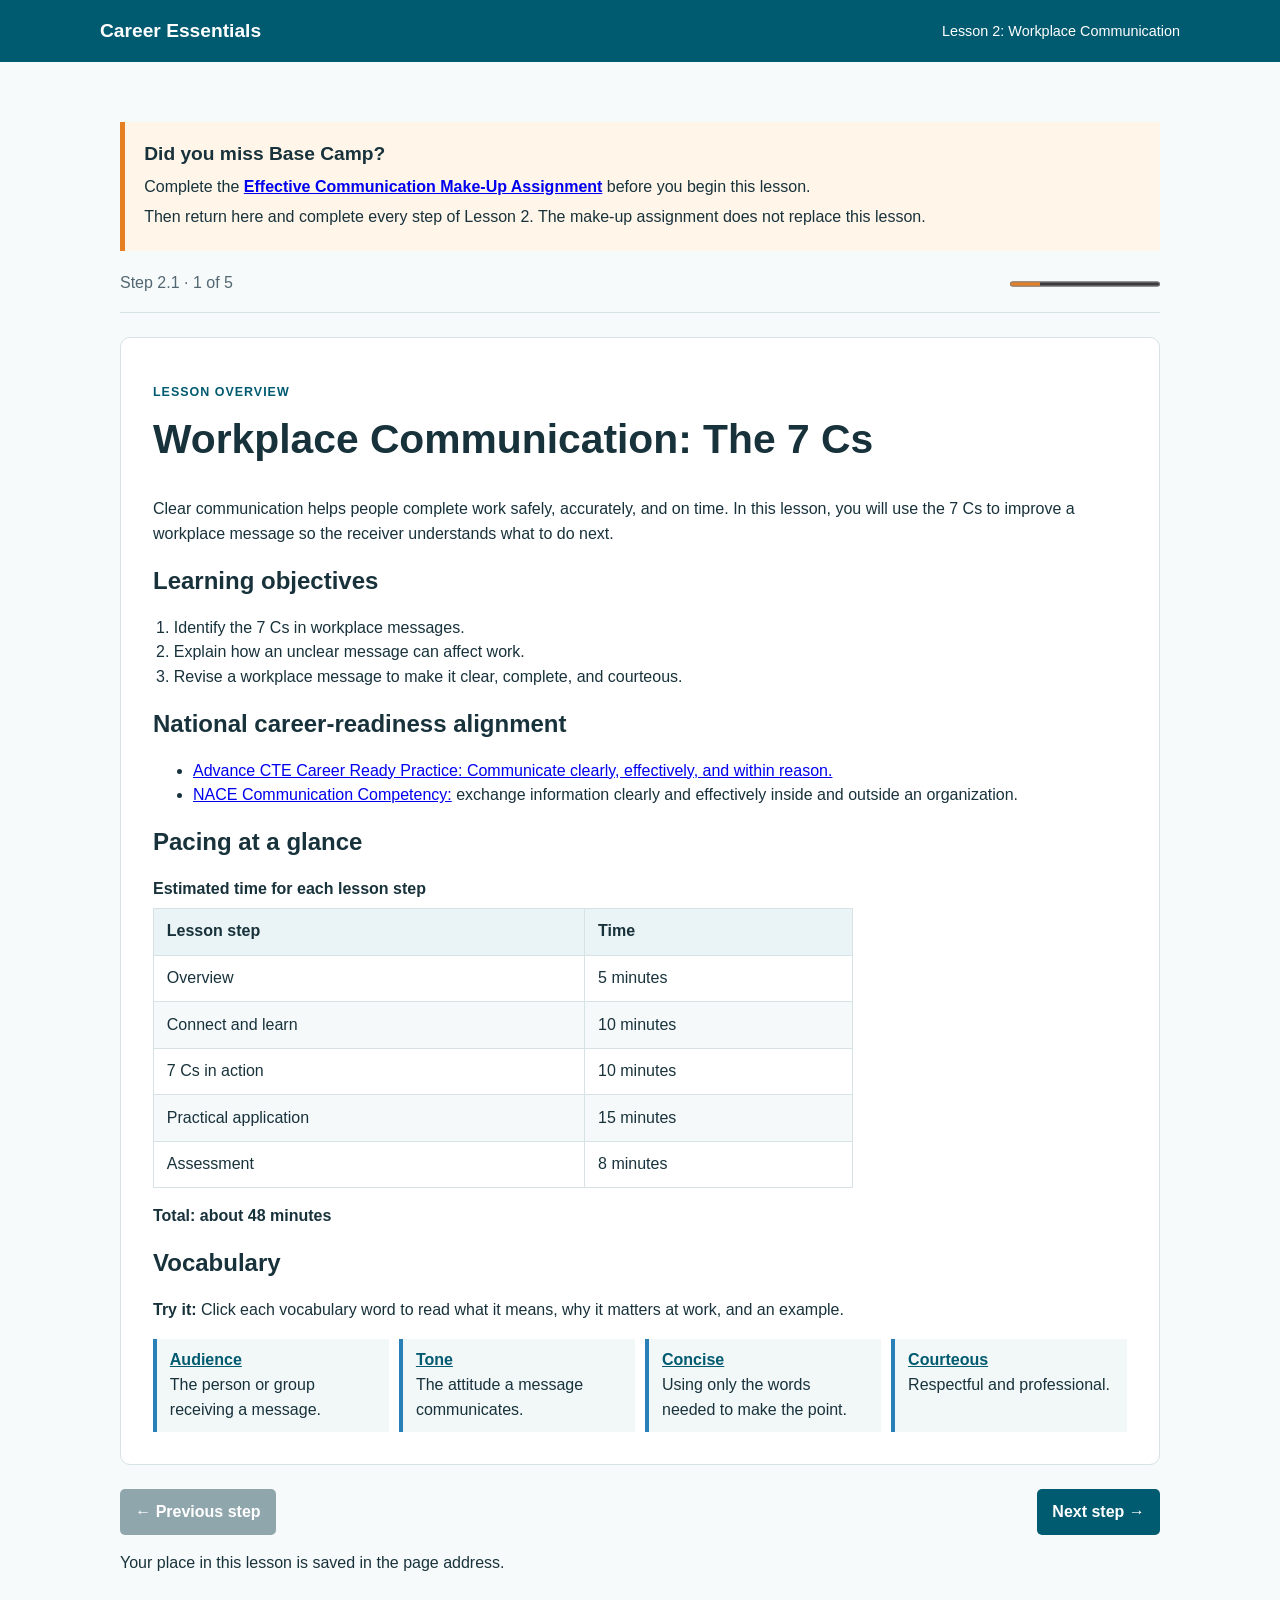
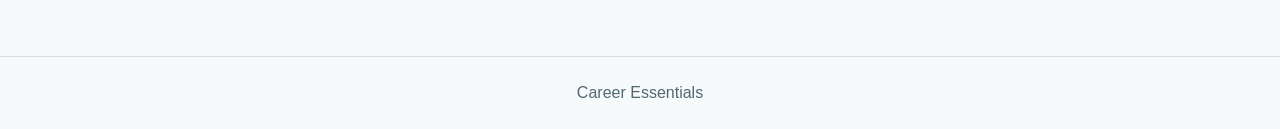
==== lessons/lesson-2.html @ f6232067 "Add Career Essentials lessons, assessments, and October 18 updates" ====
<!doctype html>
<html lang="en">
<head>
  <meta charset="utf-8">
  <meta name="viewport" content="width=device-width, initial-scale=1">
  <title>Lesson 2: Workplace Communication | Career Essentials</title>
  <link rel="stylesheet" href="../assets/styles.css">
  <style>.definition-link{display:inline;padding:0;border:0;background:transparent;color:var(--teal);font:inherit;font-weight:700;text-decoration:underline;cursor:pointer}</style>
</head>
<body>
  <a class="skip-link" href="#main">Skip to lesson</a>
  <header class="site-header"><a class="brand" href="../index.html">Career Essentials</a><p>Lesson 2: Workplace Communication</p></header>
  <main id="main" class="lesson-shell">
    <aside id="makeup-notice" class="makeup-notice">
      <h2>Did you miss Base Camp?</h2>
      <p>Complete the <a class="open-link" href="https://forms.gle/WY7KYPsiuiDaqauaA" target="_blank" rel="noopener">Effective Communication Make-Up Assignment</a> before you begin this lesson.</p>
      <p>Then return here and complete every step of Lesson 2. The make-up assignment does not replace this lesson.</p>
    </aside>
    <div class="progress-row"><p id="step-status" aria-live="polite">Step 2.1 · 1 of 5</p><progress aria-label="Lesson progress" value="1" max="5"></progress></div>

    <section class="step" aria-labelledby="overview-title">
      <div class="panel">
        <p class="step-label">LESSON OVERVIEW</p>
        <h1 id="overview-title">Workplace Communication: The 7 Cs</h1>
        <p>Clear communication helps people complete work safely, accurately, and on time. In this lesson, you will use the 7 Cs to improve a workplace message so the receiver understands what to do next.</p>
        <h2>Learning objectives</h2>
        <ol class="target-list">
          <li>Identify the 7 Cs in workplace messages.</li>
          <li>Explain how an unclear message can affect work.</li>
          <li>Revise a workplace message to make it clear, complete, and courteous.</li>
        </ol>
        <h2>National career-readiness alignment</h2>
        <ul>
          <li><a href="https://careertech.org/resource/career-ready-practices/" target="_blank" rel="noopener">Advance CTE Career Ready Practice: Communicate clearly, effectively, and within reason.</a></li>
          <li><a href="https://www.naceweb.org/career-readiness/competencies/career-readiness-defined" target="_blank" rel="noopener">NACE Communication Competency:</a> exchange information clearly and effectively inside and outside an organization.</li>
        </ul>
        <h2>Pacing at a glance</h2>
        <table class="pacing-table">
          <caption>Estimated time for each lesson step</caption>
          <thead><tr><th scope="col">Lesson step</th><th scope="col">Time</th></tr></thead>
          <tbody>
            <tr><td>Overview</td><td>5 minutes</td></tr>
            <tr><td>Connect and learn</td><td>10 minutes</td></tr>
            <tr><td>7 Cs in action</td><td>10 minutes</td></tr>
            <tr><td>Practical application</td><td>15 minutes</td></tr>
            <tr><td>Assessment</td><td>8 minutes</td></tr>
          </tbody>
        </table>
        <p><strong>Total: about 48 minutes</strong></p>
        <h2>Vocabulary</h2>
        <p><strong>Try it:</strong> Click each vocabulary word to read what it means, why it matters at work, and an example.</p>
        <div class="vocab">
          <div class="term"><button type="button" class="term-button" data-definition="audience" aria-haspopup="dialog">Audience</button><span>The person or group receiving a message.</span></div>
          <div class="term"><button type="button" class="term-button" data-definition="tone" aria-haspopup="dialog">Tone</button><span>The attitude a message communicates.</span></div>
          <div class="term"><button type="button" class="term-button" data-definition="concise" aria-haspopup="dialog">Concise</button><span>Using only the words needed to make the point.</span></div>
          <div class="term"><button type="button" class="term-button" data-definition="courteous" aria-haspopup="dialog">Courteous</button><span>Respectful and professional.</span></div>
        </div>
      </div>
    </section>

    <section class="step" aria-labelledby="connect-title">
      <div class="panel">
        <p class="step-label">STEP 2.2 · LEARN AND CHECK</p>
        <h1 id="connect-title">Connect</h1>
        <p><strong>Estimated time: 10 minutes</strong></p>
        <p><strong>Your next move:</strong> Think about a time you received instructions that were confusing or incomplete. What information did you need before you could begin? Think privately; you do not need to write a response.</p>
        <h2>Watch: The 7 Cs of Communication</h2>
        <p>As you watch, listen for the seven words that can help you check a message before you send it.</p>
        <div class="video-wrap"><iframe src="https://www.youtube-nocookie.com/embed/sYBw9-8eCuM" title="The 7 Cs of Communication by Mind Tools" allowfullscreen></iframe></div>
        <p><a class="open-link" href="https://www.youtube.com/watch?v=sYBw9-8eCuM" target="_blank" rel="noopener">Open the video in a new tab</a></p>
        <details>
          <summary><strong>Video transcript-based text alternative: The 7 Cs of Communication</strong></summary>
          <p>This reading version gives the instructional ideas from the video. Use it if you cannot access the video or prefer to read. For the provider's full video transcript, open the video in a new tab, select <strong>More</strong>, then choose <strong>Show transcript</strong>.</p>
          <p>The video presents seven checks for a workplace message. A message should be <button type="button" class="definition-link" data-definition="clear" aria-haspopup="dialog">clear</button>: the receiver should understand the main point. It should be <button type="button" class="definition-link" data-definition="concise" aria-haspopup="dialog">concise</button>: include only the information needed. It should be <button type="button" class="definition-link" data-definition="concrete" aria-haspopup="dialog">concrete</button>: use specific facts, actions, times, and places. It should be <button type="button" class="definition-link" data-definition="correct" aria-haspopup="dialog">correct</button>: check details, names, spelling, and directions. It should be <button type="button" class="definition-link" data-definition="coherent" aria-haspopup="dialog">coherent</button>: put information in a logical order. It should be <button type="button" class="definition-link" data-definition="complete" aria-haspopup="dialog">complete</button>: provide what the receiver needs to act. It should be <button type="button" class="definition-link" data-definition="courteous" aria-haspopup="dialog">courteous</button>: use a respectful, professional tone.</p>
          <p>Before sending a message, consider the <button type="button" class="definition-link" data-definition="audience" aria-haspopup="dialog">audience</button>, the task, the details needed, and the next step. A strong message helps the receiver act without guessing.</p>
        </details>
        <h2>Learn</h2>
        <p>Workplace messages should help another person understand the task and act. Before sending a message, consider your <button type="button" class="definition-link" data-definition="audience" aria-haspopup="dialog">audience</button>, purpose, needed details, and <button type="button" class="definition-link" data-definition="tone" aria-haspopup="dialog">tone</button>. When a message is unclear, a worker may lose time, make an error, or need to stop and ask for help.</p>
        <h2>Check for Understanding</h2>
        <div class="check" data-check><fieldset><legend>A supervisor says, “Handle that customer thing soon.” What makes this direction unclear?</legend><label><input type="radio" name="q1" data-correct="true" data-feedback="The message does not identify the customer issue that needs attention."> It omits the exact customer issue.</label><label><input type="radio" name="q1"> It uses a workplace role term.</label><label><input type="radio" name="q1"> It includes a word about timing.</label><label><input type="radio" name="q1"> It repeats the customer request.</label><button type="button">Check my answer</button><p class="feedback" aria-live="polite"></p></fieldset></div>
        <div class="check" data-check><fieldset><legend>Why is communication a two-way process?</legend><label><input type="radio" name="q2"> Both people confirm understanding.</label><label><input type="radio" name="q2"> Both people avoid asking questions.</label><label><input type="radio" name="q2" data-correct="true" data-feedback="Strong communicators check that the receiver understands the message."> Both people clarify the next step.</label><label><input type="radio" name="q2"> Both people use the same words.</label><button type="button">Check my answer</button><p class="feedback" aria-live="polite"></p></fieldset></div>
        <div class="check" data-check><fieldset><legend>You need an inventory of gloves. Which message is <a href="#definition-dialog" class="definition-link" data-definition="clear">clear</a> and <a href="#definition-dialog" class="definition-link" data-definition="complete">complete</a>?</legend><label><input type="radio" name="q3"> Count tools by 10:00 a.m.</label><label><input type="radio" name="q3" data-correct="true" data-feedback="It gives the exact task and deadline."> Count gloves by 10:00 a.m.</label><label><input type="radio" name="q3"> Count files by 10:00 a.m.</label><label><input type="radio" name="q3"> Count forms by 10:00 a.m.</label><button type="button">Check my answer</button><p class="feedback" aria-live="polite"></p></fieldset></div>
      </div>
    </section>

    <section class="step" aria-labelledby="cs-title">
      <div class="panel">
        <p class="step-label">STEP 2.3 · LEARN AND CHECK</p>
        <h1 id="cs-title">The 7 Cs in Action</h1>
        <p><strong>Estimated time: 10 minutes</strong></p>
        <p><strong>Your next move:</strong> Use the checklist below to notice what makes a message easy to understand and act on.</p>
        <p><strong>Before you compare the messages:</strong> Click any 7 Cs word to see what it means, why it matters at work, and an example.</p>
        <div class="vocab">
          <div class="term"><button type="button" class="term-button" data-definition="clear" aria-haspopup="dialog">Clear</button><span>State the main point in plain language.</span></div><div class="term"><button type="button" class="term-button" data-definition="concise" aria-haspopup="dialog">Concise</button><span>Remove extra words and unrelated details.</span></div><div class="term"><button type="button" class="term-button" data-definition="concrete" aria-haspopup="dialog">Concrete</button><span>Use specific facts, dates, times, or actions.</span></div><div class="term"><button type="button" class="term-button" data-definition="correct" aria-haspopup="dialog">Correct</button><span>Check names, facts, grammar, and directions.</span></div><div class="term"><button type="button" class="term-button" data-definition="coherent" aria-haspopup="dialog">Coherent</button><span>Put ideas in a logical order.</span></div><div class="term"><button type="button" class="term-button" data-definition="complete" aria-haspopup="dialog">Complete</button><span>Include what the receiver needs to act.</span></div><div class="term"><button type="button" class="term-button" data-definition="courteous" aria-haspopup="dialog">Courteous</button><span>Use a respectful, professional tone.</span></div>
        </div>
        <h2>See the 7 Cs in your career field</h2>
        <p>Select a career field to see a vague workplace message improve. Read the Before message first, then notice the details added in the After message.</p>
        <label for="career-field"><strong>Your career field</strong></label>
        <select id="career-field">
          <option value="">Choose a career field</option><option value="agriscience">Agriscience or veterinary care</option><option value="automotive">Automotive or diesel service</option><option value="aviation">Aviation</option><option value="computer">Computer science</option><option value="construction">Construction trades</option><option value="cosmetology">Cosmetology</option><option value="culinary">Culinary</option><option value="education">Education</option><option value="health">Health science</option><option value="hvac">HVAC</option><option value="marketing">Marketing or graphic design</option><option value="mechatronics">Mechatronics</option><option value="safety">Public safety</option><option value="jrotc">JROTC</option><option value="welding">Welding</option><option value="forensics">Forensic science</option><option value="other">Other career field</option>
        </select>
        <h2>Compare a message before and after</h2>
        <div class="compare" aria-live="polite"><div><h3>Before</h3><div id="career-before" class="message">Choose a career field to view a vague workplace message.</div></div><div><h3>After</h3><div id="career-after" class="message">Choose a career field to view an improved workplace message.</div></div></div>
        <p id="career-improvement">The improved message will name a task and add specific details, a deadline, and a respectful next step.</p>
        <h2>Check for Understanding</h2>
        <div class="check" data-check><fieldset><legend>Which revision makes a message more <a href="#definition-dialog" class="definition-link" data-definition="concrete">concrete</a>?</legend><label><input type="radio" name="q4"> Add a greeting before the task.</label><label><input type="radio" name="q4"> Add your opinion about the task.</label><label><input type="radio" name="q4"> Add a general request for help.</label><label><input type="radio" name="q4" data-correct="true" data-feedback="Specific details make the expected action easier to understand."> Add the time, place, and task.</label><button type="button">Check my answer</button><p class="feedback" aria-live="polite"></p></fieldset></div>
        <div class="check" data-check><fieldset><legend>Which ending is <a href="#definition-dialog" class="definition-link" data-definition="courteous">courteous</a> and <a href="#definition-dialog" class="definition-link" data-definition="complete">complete</a>?</legend><label><input type="radio" name="q5" data-correct="true" data-feedback="It gives a respectful direction and a usable deadline."> Please handle this before closing.</label><label><input type="radio" name="q5"> Please finish this when you can.</label><label><input type="radio" name="q5"> Please do this as soon as you can.</label><label><input type="radio" name="q5"> Please complete this later today.</label><button type="button">Check my answer</button><p class="feedback" aria-live="polite"></p></fieldset></div>
        <div class="check" data-check><fieldset><legend>Which sequence is most <a href="#definition-dialog" class="definition-link" data-definition="coherent">coherent</a> for an inventory task?</legend><label><input type="radio" name="q6"> Restock, inspect, then report to me.</label><label><input type="radio" name="q6"> Inspect, report, then restock supplies.</label><label><input type="radio" name="q6" data-correct="true" data-feedback="The steps follow a logical work sequence."> First inspect, then restock, then report.</label><label><input type="radio" name="q6"> Report, restock, then inspect supplies.</label><button type="button">Check my answer</button><p class="feedback" aria-live="polite"></p></fieldset></div>
      </div>
    </section>

    <section class="step" aria-labelledby="apply-title">
      <div class="panel">
        <p class="step-label">STEP 2.4 · PRACTICAL APPLICATION</p><h1 id="apply-title">Improve a Workplace Message</h1><p><strong>Estimated time: 15 minutes</strong></p>
        <p><strong>Your next move:</strong> Use the career field you selected in Step 2.3 to improve a vague workplace request, then compare your thinking with an exemplar.</p>
        <p><strong>Your selected career field:</strong> <span id="career-field-name">Choose a career field in Step 2.3.</span></p>
        <div id="career-scenario" class="message" aria-live="polite"><strong>Workplace task:</strong> Choose a career field to receive a workplace scenario and vague message.</div>
        <ol class="number-list"><li>Revise the <button type="button" class="definition-link" data-definition="audience" aria-haspopup="dialog">audience</button> so the message names the appropriate person or role.</li><li>Revise the <strong>task</strong> so the receiver knows exactly what to do.</li><li>Write a <button type="button" class="definition-link" data-definition="complete" aria-haspopup="dialog">complete</button> message with details, a deadline, and a next step.</li><li>Use the self-check, then compare your message with the exemplar.</li><li>Select the four 7 Cs this activity emphasizes.</li></ol>
        <label for="audience-plan"><strong>1. Name the message recipient</strong></label><textarea id="audience-plan" placeholder="Select a career field first. Then name the appropriate person or role who should receive the message."></textarea>
        <label for="task-plan"><strong>2. State the task</strong></label><textarea id="task-plan" placeholder="State the specific action the person needs to complete."></textarea>
        <label for="revision"><strong>Your revised workplace message</strong></label><textarea id="revision" placeholder="Write a clear, complete, and courteous message. Include the task, needed details, deadline, and a request for confirmation."></textarea>
        <fieldset class="check" data-message-check><legend>Self-check before opening the exemplar</legend><p>Review your message. Select every statement that is true, then check your work.</p><label><input type="checkbox"> I named the person or role receiving the message.</label><label><input type="checkbox"> I stated a specific task.</label><label><input type="checkbox"> I included a deadline or time.</label><label><input type="checkbox"> I asked for a next step or confirmation.</label><button type="button">Check my message</button><p class="feedback" aria-live="polite"></p></fieldset>
        <details>
          <summary><strong>Compare with the exemplar after you draft your message</strong></summary>
          <div id="career-exemplar" class="message"><strong>Exemplar:</strong> Select a career field to view an exemplar message.</div>
        </details>
        <fieldset class="check cs-selector" data-cs-check><legend>Which four 7 Cs does this activity emphasize?</legend><p>Choose <a href="#definition-dialog" class="definition-link" data-definition="clear">clear</a>, <a href="#definition-dialog" class="definition-link" data-definition="concrete">concrete</a> (specific), <a href="#definition-dialog" class="definition-link" data-definition="complete">complete</a>, and <a href="#definition-dialog" class="definition-link" data-definition="courteous">courteous</a> (respectful), then check your selections.</p><label><input type="checkbox" value="clear" data-correct="true"> Clear</label><label><input type="checkbox" value="concise"> Concise</label><label><input type="checkbox" value="concrete" data-correct="true"> Concrete</label><label><input type="checkbox" value="correct"> Correct</label><label><input type="checkbox" value="coherent"> Coherent</label><label><input type="checkbox" value="complete" data-correct="true"> Complete</label><label><input type="checkbox" value="courteous" data-correct="true"> Courteous</label><button type="button">Check my selections</button><p class="feedback" aria-live="polite"></p></fieldset>
        <label for="exemplar-reflection"><strong>After comparing with the exemplar, what is one detail you would add or change in your message?</strong></label><textarea id="exemplar-reflection" placeholder="Example: I would add the deadline and ask the receiver to reply when the task is complete."></textarea>
        <aside class="rubric"><h3>Continue in the course quiz</h3><p>Use your improved audience, improved task, revised workplace message, and exemplar reflection to complete the course quiz.</p><ul><li>Did you improve the audience and task?</li><li>Does your message include details, a deadline, and a next step?</li><li>Is the tone organized and respectful?</li><li>Did you complete the self-check and the four-Cs activity?</li></ul></aside>
      </div>
    </section>

    <section class="step" aria-labelledby="assessment-title"><div class="panel"><p class="step-label">STEP 2.5 · LESSON ASSESSMENT</p><h1 id="assessment-title">Lesson 2 Assessment</h1><p><strong>Estimated time: 8 minutes</strong></p><div class="assessment"><p><strong>Your next move:</strong> Return to the course quiz and complete the Lesson 2 assessment. Use the 7 Cs checklist as you choose the best revisions for workplace messages.</p><p><strong>Final scored response:</strong> Enter your polished workplace message in the final-message question in the course quiz. Use the career field you selected in Step 2.3.</p></div><label for="final-message"><strong>Prepare your final message for scoring</strong></label><textarea id="final-message" placeholder="Write your polished final message here. Then copy it into the final-message question in the course quiz."></textarea><aside class="rubric"><h3>Final-message scoring criteria</h3><p>Your instructor will score the final message using these four criteria.</p><ul><li><button type="button" class="definition-link" data-definition="audience" aria-haspopup="dialog">Audience</button>: names an appropriate person or role.</li><li><strong>Task:</strong> states a specific action to complete.</li><li><strong>Actionable details:</strong> gives details that tell the receiver what to do, including a deadline and a next step or confirmation.</li><li><strong>Professional communication:</strong> is <button type="button" class="definition-link" data-definition="clear" aria-haspopup="dialog">clear</button>, organized, and <button type="button" class="definition-link" data-definition="courteous" aria-haspopup="dialog">courteous</button>.</li></ul><p><strong>Full credit:</strong> The message demonstrates all four criteria. Revise your message before entering it in the course quiz.</p></aside></div></section>

    <nav class="step-nav" aria-label="Lesson step navigation"><button class="next" id="previous-step" type="button">← Previous step</button><button class="next" id="next-step" type="button">Next step →</button></nav>
    <p class="muted">Your place in this lesson is saved in the page address.</p>
  </main>
  <dialog id="definition-dialog" class="definition-dialog" aria-labelledby="definition-title">
    <h2 id="definition-title"></h2>
    <p id="definition-text"></p>
    <h3>Why it matters at work</h3>
    <p id="definition-context"></p>
    <h3>Workplace example</h3>
    <p id="definition-example"></p>
    <button type="button" class="next" id="close-definition">Close definition</button>
  </dialog>
  <footer>Career Essentials</footer>
  <script src="../assets/lesson.js"></script>
</body>
</html>
---- assets/styles.css ----
:root{--ink:#18323b;--teal:#005a70;--blue:#2980b9;--orange:#e67e22;--green:#188754;--paper:#f7fafb;--line:#d7e2e5;--muted:#526771;--white:#fff;--focus:#d36800}*{box-sizing:border-box}body{margin:0;background:var(--paper);color:var(--ink);font:16px/1.55 Arial,Helvetica,sans-serif}.skip-link{position:absolute;left:-999px;top:0;background:#fff;color:#000;padding:.65rem;z-index:9}.skip-link:focus{left:.5rem;top:.5rem;outline:3px solid var(--focus)}.site-header{background:var(--teal);color:#fff;padding:1rem max(1.25rem,calc((100% - 1080px)/2));display:flex;justify-content:space-between;gap:1rem;align-items:center}.site-header p{margin:0;font-size:.9rem}.brand{color:#fff;text-decoration:none;font-weight:700;font-size:1.2rem}.landing,.lesson-shell{max-width:1080px;margin:0 auto;padding:2.5rem 1.25rem 4rem}.eyebrow,.step-label{color:var(--teal);font-weight:700;font-size:.78rem;letter-spacing:.08em}.landing h1{font-size:clamp(2rem,6vw,3.6rem);line-height:1.08;margin:.25rem 0 1rem}.lede{max-width:700px;font-size:1.15rem}.lesson-grid{display:grid;grid-template-columns:repeat(auto-fit,minmax(220px,1fr));gap:1rem;margin-top:2rem}.lesson-card{border:1px solid var(--line);border-top:5px solid #8aa2aa;background:#fff;border-radius:8px;padding:1.1rem;color:var(--ink);text-decoration:none;display:grid;gap:.2rem;min-height:150px}.lesson-card.active{border-top-color:var(--orange);box-shadow:0 4px 14px #18323b20}.lesson-card:hover{transform:translateY(-2px)}.lesson-card span,.lesson-card small{color:var(--muted)}.lesson-card strong{font-size:1.1rem}.course-nav{display:flex;gap:.4rem;flex-wrap:wrap;margin:1.1rem 0 1.75rem}.course-nav a{border:1px solid #bfd0d6;border-radius:20px;padding:.3rem .65rem;text-decoration:none;color:var(--teal);font-size:.86rem}.course-nav a[aria-current=page]{background:var(--teal);color:#fff}.progress-row{display:flex;justify-content:space-between;align-items:center;gap:1rem;border-bottom:1px solid var(--line);padding-bottom:1rem;margin-bottom:1.5rem}.progress-row p{margin:0;color:var(--muted)}progress{width:150px;height:10px;accent-color:var(--orange)}.step{display:none}.step.active{display:block}.panel{background:#fff;border:1px solid var(--line);border-radius:10px;padding:clamp(1.1rem,3vw,2rem);margin:1rem 0}.panel h1,.panel h2,.panel h3{line-height:1.2}.panel h1{font-size:clamp(1.75rem,4vw,2.55rem);margin-top:.25rem}.target-list,.number-list{padding-left:1.3rem}.pacing-table{width:100%;max-width:700px;border-collapse:collapse;margin:1rem 0}.pacing-table caption{text-align:left;font-weight:700;margin-bottom:.4rem}.pacing-table th,.pacing-table td{border:1px solid var(--line);padding:.65rem .8rem;text-align:left}.pacing-table th{background:#eaf3f5;color:var(--ink)}.pacing-table tbody tr:nth-child(even){background:#f5f9fa}.vocab{display:grid;grid-template-columns:repeat(auto-fit,minmax(180px,1fr));gap:.65rem}.term{border-left:4px solid var(--blue);padding:.6rem .8rem;background:#f2f7f8}.term span{display:block}.term-button{display:block;border:0;background:transparent;color:var(--teal);font:inherit;font-weight:700;padding:0;text-decoration:underline;cursor:pointer;text-align:left}.makeup-notice{display:none;border-left:5px solid var(--orange);background:#fff5e9;padding:1rem 1.2rem;margin:1.25rem 0}.makeup-notice.active{display:block}.makeup-notice h2{margin:.1rem 0 .35rem;font-size:1.2rem}.makeup-notice p{margin:.35rem 0}.video-wrap{position:relative;padding-top:56.25%;background:#102830;margin:1rem 0}.video-wrap iframe{position:absolute;inset:0;width:100%;height:100%;border:0}.open-link{font-weight:700}.check{border:1px solid var(--line);border-radius:8px;padding:1rem;margin:1rem 0}.check fieldset{border:0;padding:0;margin:0}.check legend{font-weight:700}.check label{display:block;padding:.3rem 0}.check button,.next,.submit-style{background:var(--teal);border:0;border-radius:5px;color:#fff;font:inherit;font-weight:700;padding:.65rem .95rem;cursor:pointer}.check button:hover,.next:hover{background:#004556}.feedback{margin:.6rem 0 0;font-weight:700}.feedback.good{color:var(--green)}.feedback.try{color:#a14300}.message{background:#eef3f4;border:1px solid #cbdade;border-radius:6px;padding:1rem;white-space:pre-line}.compare{display:grid;grid-template-columns:repeat(auto-fit,minmax(250px,1fr));gap:1rem}.compare .message:first-child{border-top:4px solid var(--orange)}.compare .message:last-child{border-top:4px solid var(--green)}select,textarea{width:100%;max-width:700px;border:1px solid #8ea8b0;border-radius:5px;padding:.7rem;font:inherit}textarea{min-height:170px}.rubric{background:#eaf3f5;border-radius:7px;padding:1rem}.assessment{background:#edf8f1;border-left:5px solid var(--green);padding:1rem}.definition-dialog{width:min(92vw,34rem);border:2px solid var(--teal);border-radius:10px;color:var(--ink);padding:1.5rem}.definition-dialog::backdrop{background:#18323b99}.definition-dialog h2{margin-top:0}.step-nav{display:flex;justify-content:space-between;gap:1rem;margin-top:1.5rem}.next[disabled]{background:#90a6ad;cursor:not-allowed}:focus-visible{outline:3px solid var(--focus);outline-offset:3px}footer{text-align:center;color:#526771;padding:1.5rem;border-top:1px solid var(--line)}@media(max-width:620px){.site-header{display:block}.site-header p{margin-top:.2rem}.progress-row{align-items:flex-start;flex-direction:column}.step-nav{flex-direction:column}.next{width:100%}}
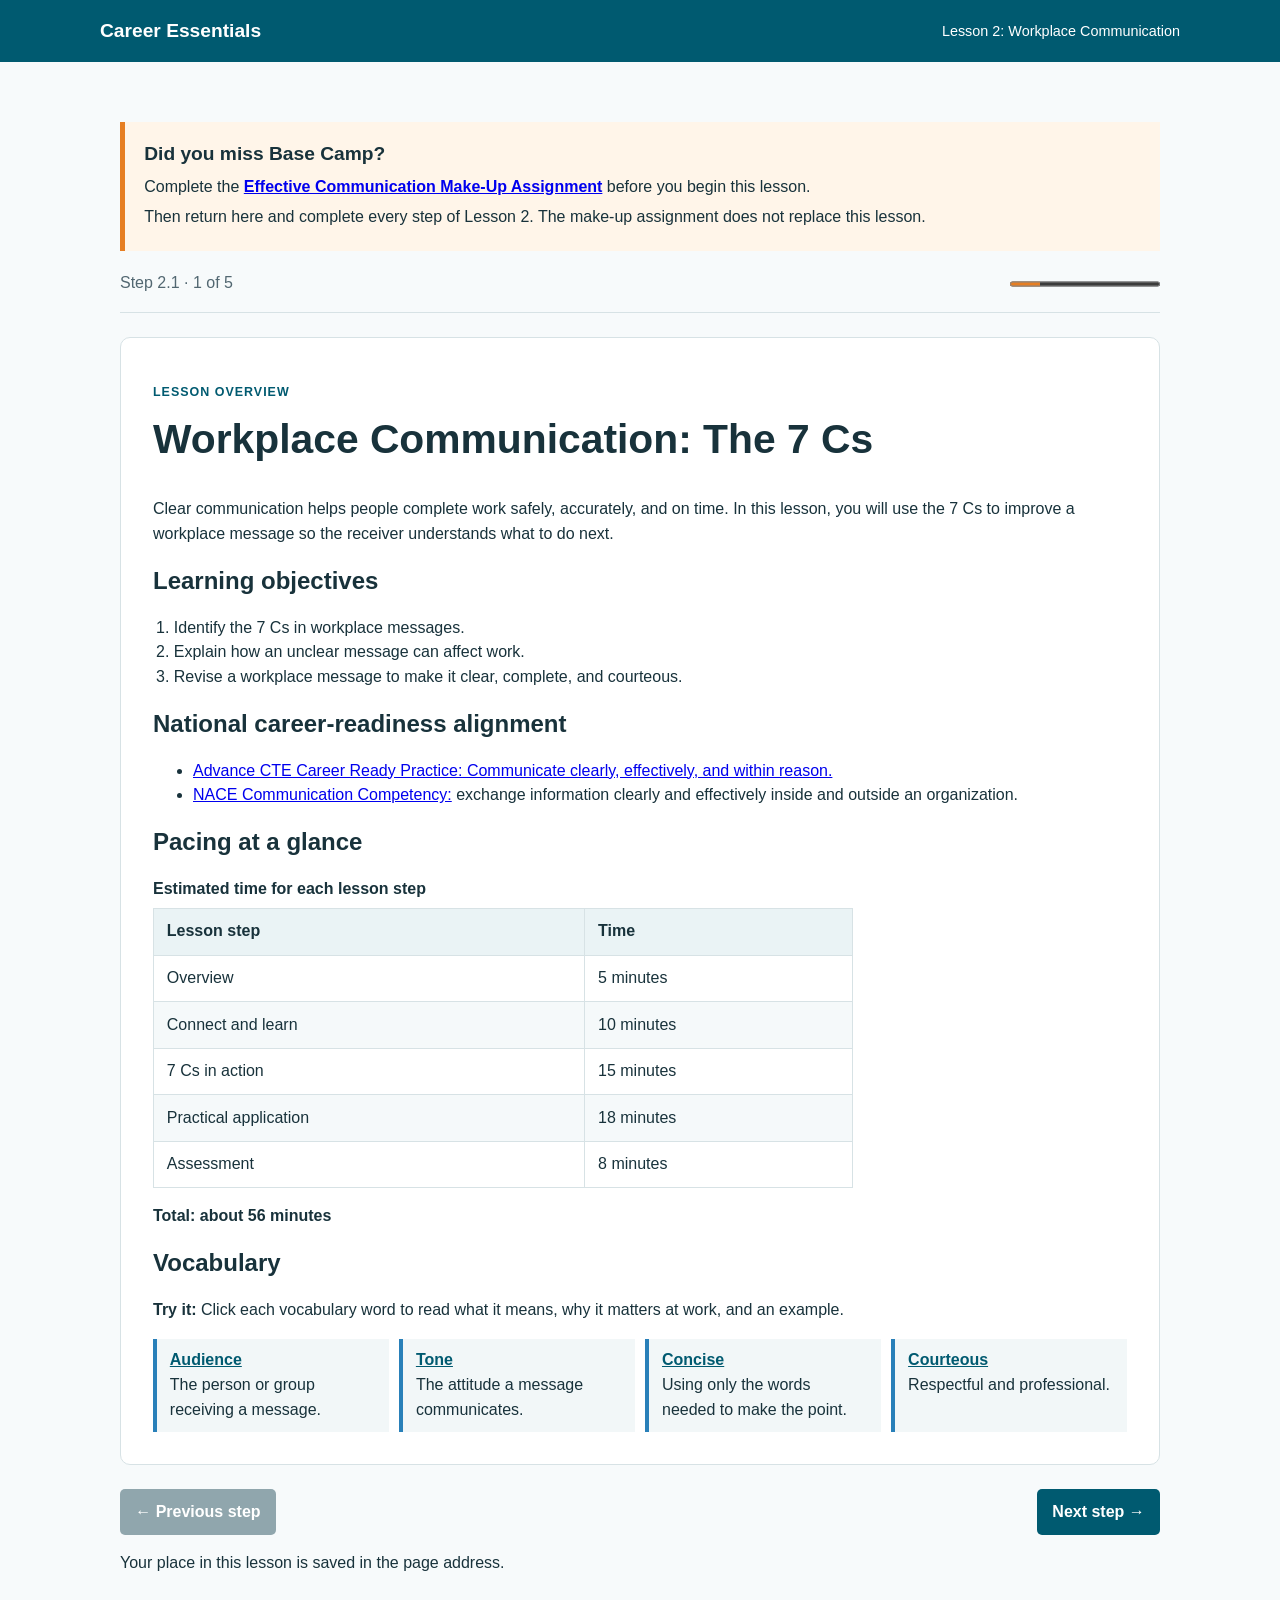
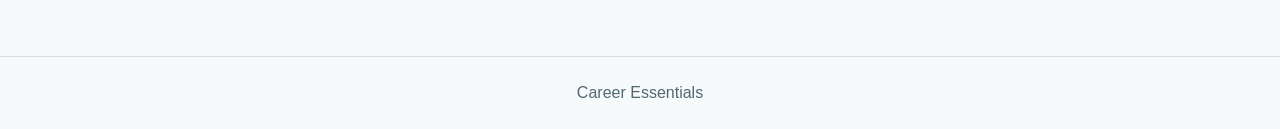
==== commit a2ef1bff: "Improve Lesson 2 communication practice and Lesson 3 SMART goal scaffolding" ====
--- a/lessons/lesson-2.html
+++ b/lessons/lesson-2.html
@@ -1,150 +1,177 @@
-<!doctype html>
-<html lang="en">
-<head>
-  <meta charset="utf-8">
-  <meta name="viewport" content="width=device-width, initial-scale=1">
-  <title>Lesson 2: Workplace Communication | Career Essentials</title>
-  <link rel="stylesheet" href="../assets/styles.css">
-  <style>.definition-link{display:inline;padding:0;border:0;background:transparent;color:var(--teal);font:inherit;font-weight:700;text-decoration:underline;cursor:pointer}</style>
-</head>
-<body>
-  <a class="skip-link" href="#main">Skip to lesson</a>
-  <header class="site-header"><a class="brand" href="../index.html">Career Essentials</a><p>Lesson 2: Workplace Communication</p></header>
-  <main id="main" class="lesson-shell">
-    <aside id="makeup-notice" class="makeup-notice">
-      <h2>Did you miss Base Camp?</h2>
-      <p>Complete the <a class="open-link" href="https://forms.gle/WY7KYPsiuiDaqauaA" target="_blank" rel="noopener">Effective Communication Make-Up Assignment</a> before you begin this lesson.</p>
-      <p>Then return here and complete every step of Lesson 2. The make-up assignment does not replace this lesson.</p>
-    </aside>
-    <div class="progress-row"><p id="step-status" aria-live="polite">Step 2.1 · 1 of 5</p><progress aria-label="Lesson progress" value="1" max="5"></progress></div>
-
-    <section class="step" aria-labelledby="overview-title">
-      <div class="panel">
-        <p class="step-label">LESSON OVERVIEW</p>
-        <h1 id="overview-title">Workplace Communication: The 7 Cs</h1>
-        <p>Clear communication helps people complete work safely, accurately, and on time. In this lesson, you will use the 7 Cs to improve a workplace message so the receiver understands what to do next.</p>
-        <h2>Learning objectives</h2>
-        <ol class="target-list">
-          <li>Identify the 7 Cs in workplace messages.</li>
-          <li>Explain how an unclear message can affect work.</li>
-          <li>Revise a workplace message to make it clear, complete, and courteous.</li>
-        </ol>
-        <h2>National career-readiness alignment</h2>
-        <ul>
-          <li><a href="https://careertech.org/resource/career-ready-practices/" target="_blank" rel="noopener">Advance CTE Career Ready Practice: Communicate clearly, effectively, and within reason.</a></li>
-          <li><a href="https://www.naceweb.org/career-readiness/competencies/career-readiness-defined" target="_blank" rel="noopener">NACE Communication Competency:</a> exchange information clearly and effectively inside and outside an organization.</li>
-        </ul>
-        <h2>Pacing at a glance</h2>
-        <table class="pacing-table">
-          <caption>Estimated time for each lesson step</caption>
-          <thead><tr><th scope="col">Lesson step</th><th scope="col">Time</th></tr></thead>
-          <tbody>
-            <tr><td>Overview</td><td>5 minutes</td></tr>
-            <tr><td>Connect and learn</td><td>10 minutes</td></tr>
-            <tr><td>7 Cs in action</td><td>10 minutes</td></tr>
-            <tr><td>Practical application</td><td>15 minutes</td></tr>
-            <tr><td>Assessment</td><td>8 minutes</td></tr>
-          </tbody>
-        </table>
-        <p><strong>Total: about 48 minutes</strong></p>
-        <h2>Vocabulary</h2>
-        <p><strong>Try it:</strong> Click each vocabulary word to read what it means, why it matters at work, and an example.</p>
-        <div class="vocab">
-          <div class="term"><button type="button" class="term-button" data-definition="audience" aria-haspopup="dialog">Audience</button><span>The person or group receiving a message.</span></div>
-          <div class="term"><button type="button" class="term-button" data-definition="tone" aria-haspopup="dialog">Tone</button><span>The attitude a message communicates.</span></div>
-          <div class="term"><button type="button" class="term-button" data-definition="concise" aria-haspopup="dialog">Concise</button><span>Using only the words needed to make the point.</span></div>
-          <div class="term"><button type="button" class="term-button" data-definition="courteous" aria-haspopup="dialog">Courteous</button><span>Respectful and professional.</span></div>
-        </div>
-      </div>
-    </section>
-
-    <section class="step" aria-labelledby="connect-title">
-      <div class="panel">
-        <p class="step-label">STEP 2.2 · LEARN AND CHECK</p>
-        <h1 id="connect-title">Connect</h1>
-        <p><strong>Estimated time: 10 minutes</strong></p>
-        <p><strong>Your next move:</strong> Think about a time you received instructions that were confusing or incomplete. What information did you need before you could begin? Think privately; you do not need to write a response.</p>
-        <h2>Watch: The 7 Cs of Communication</h2>
-        <p>As you watch, listen for the seven words that can help you check a message before you send it.</p>
-        <div class="video-wrap"><iframe src="https://www.youtube-nocookie.com/embed/sYBw9-8eCuM" title="The 7 Cs of Communication by Mind Tools" allowfullscreen></iframe></div>
-        <p><a class="open-link" href="https://www.youtube.com/watch?v=sYBw9-8eCuM" target="_blank" rel="noopener">Open the video in a new tab</a></p>
-        <details>
-          <summary><strong>Video transcript-based text alternative: The 7 Cs of Communication</strong></summary>
-          <p>This reading version gives the instructional ideas from the video. Use it if you cannot access the video or prefer to read. For the provider's full video transcript, open the video in a new tab, select <strong>More</strong>, then choose <strong>Show transcript</strong>.</p>
-          <p>The video presents seven checks for a workplace message. A message should be <button type="button" class="definition-link" data-definition="clear" aria-haspopup="dialog">clear</button>: the receiver should understand the main point. It should be <button type="button" class="definition-link" data-definition="concise" aria-haspopup="dialog">concise</button>: include only the information needed. It should be <button type="button" class="definition-link" data-definition="concrete" aria-haspopup="dialog">concrete</button>: use specific facts, actions, times, and places. It should be <button type="button" class="definition-link" data-definition="correct" aria-haspopup="dialog">correct</button>: check details, names, spelling, and directions. It should be <button type="button" class="definition-link" data-definition="coherent" aria-haspopup="dialog">coherent</button>: put information in a logical order. It should be <button type="button" class="definition-link" data-definition="complete" aria-haspopup="dialog">complete</button>: provide what the receiver needs to act. It should be <button type="button" class="definition-link" data-definition="courteous" aria-haspopup="dialog">courteous</button>: use a respectful, professional tone.</p>
-          <p>Before sending a message, consider the <button type="button" class="definition-link" data-definition="audience" aria-haspopup="dialog">audience</button>, the task, the details needed, and the next step. A strong message helps the receiver act without guessing.</p>
-        </details>
-        <h2>Learn</h2>
-        <p>Workplace messages should help another person understand the task and act. Before sending a message, consider your <button type="button" class="definition-link" data-definition="audience" aria-haspopup="dialog">audience</button>, purpose, needed details, and <button type="button" class="definition-link" data-definition="tone" aria-haspopup="dialog">tone</button>. When a message is unclear, a worker may lose time, make an error, or need to stop and ask for help.</p>
-        <h2>Check for Understanding</h2>
-        <div class="check" data-check><fieldset><legend>A supervisor says, “Handle that customer thing soon.” What makes this direction unclear?</legend><label><input type="radio" name="q1" data-correct="true" data-feedback="The message does not identify the customer issue that needs attention."> It omits the exact customer issue.</label><label><input type="radio" name="q1"> It uses a workplace role term.</label><label><input type="radio" name="q1"> It includes a word about timing.</label><label><input type="radio" name="q1"> It repeats the customer request.</label><button type="button">Check my answer</button><p class="feedback" aria-live="polite"></p></fieldset></div>
-        <div class="check" data-check><fieldset><legend>Why is communication a two-way process?</legend><label><input type="radio" name="q2"> Both people confirm understanding.</label><label><input type="radio" name="q2"> Both people avoid asking questions.</label><label><input type="radio" name="q2" data-correct="true" data-feedback="Strong communicators check that the receiver understands the message."> Both people clarify the next step.</label><label><input type="radio" name="q2"> Both people use the same words.</label><button type="button">Check my answer</button><p class="feedback" aria-live="polite"></p></fieldset></div>
-        <div class="check" data-check><fieldset><legend>You need an inventory of gloves. Which message is <a href="#definition-dialog" class="definition-link" data-definition="clear">clear</a> and <a href="#definition-dialog" class="definition-link" data-definition="complete">complete</a>?</legend><label><input type="radio" name="q3"> Count tools by 10:00 a.m.</label><label><input type="radio" name="q3" data-correct="true" data-feedback="It gives the exact task and deadline."> Count gloves by 10:00 a.m.</label><label><input type="radio" name="q3"> Count files by 10:00 a.m.</label><label><input type="radio" name="q3"> Count forms by 10:00 a.m.</label><button type="button">Check my answer</button><p class="feedback" aria-live="polite"></p></fieldset></div>
-      </div>
-    </section>
-
-    <section class="step" aria-labelledby="cs-title">
-      <div class="panel">
-        <p class="step-label">STEP 2.3 · LEARN AND CHECK</p>
-        <h1 id="cs-title">The 7 Cs in Action</h1>
-        <p><strong>Estimated time: 10 minutes</strong></p>
-        <p><strong>Your next move:</strong> Use the checklist below to notice what makes a message easy to understand and act on.</p>
-        <p><strong>Before you compare the messages:</strong> Click any 7 Cs word to see what it means, why it matters at work, and an example.</p>
-        <div class="vocab">
-          <div class="term"><button type="button" class="term-button" data-definition="clear" aria-haspopup="dialog">Clear</button><span>State the main point in plain language.</span></div><div class="term"><button type="button" class="term-button" data-definition="concise" aria-haspopup="dialog">Concise</button><span>Remove extra words and unrelated details.</span></div><div class="term"><button type="button" class="term-button" data-definition="concrete" aria-haspopup="dialog">Concrete</button><span>Use specific facts, dates, times, or actions.</span></div><div class="term"><button type="button" class="term-button" data-definition="correct" aria-haspopup="dialog">Correct</button><span>Check names, facts, grammar, and directions.</span></div><div class="term"><button type="button" class="term-button" data-definition="coherent" aria-haspopup="dialog">Coherent</button><span>Put ideas in a logical order.</span></div><div class="term"><button type="button" class="term-button" data-definition="complete" aria-haspopup="dialog">Complete</button><span>Include what the receiver needs to act.</span></div><div class="term"><button type="button" class="term-button" data-definition="courteous" aria-haspopup="dialog">Courteous</button><span>Use a respectful, professional tone.</span></div>
-        </div>
-        <h2>See the 7 Cs in your career field</h2>
-        <p>Select a career field to see a vague workplace message improve. Read the Before message first, then notice the details added in the After message.</p>
-        <label for="career-field"><strong>Your career field</strong></label>
-        <select id="career-field">
-          <option value="">Choose a career field</option><option value="agriscience">Agriscience or veterinary care</option><option value="automotive">Automotive or diesel service</option><option value="aviation">Aviation</option><option value="computer">Computer science</option><option value="construction">Construction trades</option><option value="cosmetology">Cosmetology</option><option value="culinary">Culinary</option><option value="education">Education</option><option value="health">Health science</option><option value="hvac">HVAC</option><option value="marketing">Marketing or graphic design</option><option value="mechatronics">Mechatronics</option><option value="safety">Public safety</option><option value="jrotc">JROTC</option><option value="welding">Welding</option><option value="forensics">Forensic science</option><option value="other">Other career field</option>
-        </select>
-        <h2>Compare a message before and after</h2>
-        <div class="compare" aria-live="polite"><div><h3>Before</h3><div id="career-before" class="message">Choose a career field to view a vague workplace message.</div></div><div><h3>After</h3><div id="career-after" class="message">Choose a career field to view an improved workplace message.</div></div></div>
-        <p id="career-improvement">The improved message will name a task and add specific details, a deadline, and a respectful next step.</p>
-        <h2>Check for Understanding</h2>
-        <div class="check" data-check><fieldset><legend>Which revision makes a message more <a href="#definition-dialog" class="definition-link" data-definition="concrete">concrete</a>?</legend><label><input type="radio" name="q4"> Add a greeting before the task.</label><label><input type="radio" name="q4"> Add your opinion about the task.</label><label><input type="radio" name="q4"> Add a general request for help.</label><label><input type="radio" name="q4" data-correct="true" data-feedback="Specific details make the expected action easier to understand."> Add the time, place, and task.</label><button type="button">Check my answer</button><p class="feedback" aria-live="polite"></p></fieldset></div>
-        <div class="check" data-check><fieldset><legend>Which ending is <a href="#definition-dialog" class="definition-link" data-definition="courteous">courteous</a> and <a href="#definition-dialog" class="definition-link" data-definition="complete">complete</a>?</legend><label><input type="radio" name="q5" data-correct="true" data-feedback="It gives a respectful direction and a usable deadline."> Please handle this before closing.</label><label><input type="radio" name="q5"> Please finish this when you can.</label><label><input type="radio" name="q5"> Please do this as soon as you can.</label><label><input type="radio" name="q5"> Please complete this later today.</label><button type="button">Check my answer</button><p class="feedback" aria-live="polite"></p></fieldset></div>
-        <div class="check" data-check><fieldset><legend>Which sequence is most <a href="#definition-dialog" class="definition-link" data-definition="coherent">coherent</a> for an inventory task?</legend><label><input type="radio" name="q6"> Restock, inspect, then report to me.</label><label><input type="radio" name="q6"> Inspect, report, then restock supplies.</label><label><input type="radio" name="q6" data-correct="true" data-feedback="The steps follow a logical work sequence."> First inspect, then restock, then report.</label><label><input type="radio" name="q6"> Report, restock, then inspect supplies.</label><button type="button">Check my answer</button><p class="feedback" aria-live="polite"></p></fieldset></div>
-      </div>
-    </section>
-
-    <section class="step" aria-labelledby="apply-title">
-      <div class="panel">
-        <p class="step-label">STEP 2.4 · PRACTICAL APPLICATION</p><h1 id="apply-title">Improve a Workplace Message</h1><p><strong>Estimated time: 15 minutes</strong></p>
-        <p><strong>Your next move:</strong> Use the career field you selected in Step 2.3 to improve a vague workplace request, then compare your thinking with an exemplar.</p>
-        <p><strong>Your selected career field:</strong> <span id="career-field-name">Choose a career field in Step 2.3.</span></p>
-        <div id="career-scenario" class="message" aria-live="polite"><strong>Workplace task:</strong> Choose a career field to receive a workplace scenario and vague message.</div>
-        <ol class="number-list"><li>Revise the <button type="button" class="definition-link" data-definition="audience" aria-haspopup="dialog">audience</button> so the message names the appropriate person or role.</li><li>Revise the <strong>task</strong> so the receiver knows exactly what to do.</li><li>Write a <button type="button" class="definition-link" data-definition="complete" aria-haspopup="dialog">complete</button> message with details, a deadline, and a next step.</li><li>Use the self-check, then compare your message with the exemplar.</li><li>Select the four 7 Cs this activity emphasizes.</li></ol>
-        <label for="audience-plan"><strong>1. Name the message recipient</strong></label><textarea id="audience-plan" placeholder="Select a career field first. Then name the appropriate person or role who should receive the message."></textarea>
-        <label for="task-plan"><strong>2. State the task</strong></label><textarea id="task-plan" placeholder="State the specific action the person needs to complete."></textarea>
-        <label for="revision"><strong>Your revised workplace message</strong></label><textarea id="revision" placeholder="Write a clear, complete, and courteous message. Include the task, needed details, deadline, and a request for confirmation."></textarea>
-        <fieldset class="check" data-message-check><legend>Self-check before opening the exemplar</legend><p>Review your message. Select every statement that is true, then check your work.</p><label><input type="checkbox"> I named the person or role receiving the message.</label><label><input type="checkbox"> I stated a specific task.</label><label><input type="checkbox"> I included a deadline or time.</label><label><input type="checkbox"> I asked for a next step or confirmation.</label><button type="button">Check my message</button><p class="feedback" aria-live="polite"></p></fieldset>
-        <details>
-          <summary><strong>Compare with the exemplar after you draft your message</strong></summary>
-          <div id="career-exemplar" class="message"><strong>Exemplar:</strong> Select a career field to view an exemplar message.</div>
-        </details>
-        <fieldset class="check cs-selector" data-cs-check><legend>Which four 7 Cs does this activity emphasize?</legend><p>Choose <a href="#definition-dialog" class="definition-link" data-definition="clear">clear</a>, <a href="#definition-dialog" class="definition-link" data-definition="concrete">concrete</a> (specific), <a href="#definition-dialog" class="definition-link" data-definition="complete">complete</a>, and <a href="#definition-dialog" class="definition-link" data-definition="courteous">courteous</a> (respectful), then check your selections.</p><label><input type="checkbox" value="clear" data-correct="true"> Clear</label><label><input type="checkbox" value="concise"> Concise</label><label><input type="checkbox" value="concrete" data-correct="true"> Concrete</label><label><input type="checkbox" value="correct"> Correct</label><label><input type="checkbox" value="coherent"> Coherent</label><label><input type="checkbox" value="complete" data-correct="true"> Complete</label><label><input type="checkbox" value="courteous" data-correct="true"> Courteous</label><button type="button">Check my selections</button><p class="feedback" aria-live="polite"></p></fieldset>
-        <label for="exemplar-reflection"><strong>After comparing with the exemplar, what is one detail you would add or change in your message?</strong></label><textarea id="exemplar-reflection" placeholder="Example: I would add the deadline and ask the receiver to reply when the task is complete."></textarea>
-        <aside class="rubric"><h3>Continue in the course quiz</h3><p>Use your improved audience, improved task, revised workplace message, and exemplar reflection to complete the course quiz.</p><ul><li>Did you improve the audience and task?</li><li>Does your message include details, a deadline, and a next step?</li><li>Is the tone organized and respectful?</li><li>Did you complete the self-check and the four-Cs activity?</li></ul></aside>
-      </div>
-    </section>
-
-    <section class="step" aria-labelledby="assessment-title"><div class="panel"><p class="step-label">STEP 2.5 · LESSON ASSESSMENT</p><h1 id="assessment-title">Lesson 2 Assessment</h1><p><strong>Estimated time: 8 minutes</strong></p><div class="assessment"><p><strong>Your next move:</strong> Return to the course quiz and complete the Lesson 2 assessment. Use the 7 Cs checklist as you choose the best revisions for workplace messages.</p><p><strong>Final scored response:</strong> Enter your polished workplace message in the final-message question in the course quiz. Use the career field you selected in Step 2.3.</p></div><label for="final-message"><strong>Prepare your final message for scoring</strong></label><textarea id="final-message" placeholder="Write your polished final message here. Then copy it into the final-message question in the course quiz."></textarea><aside class="rubric"><h3>Final-message scoring criteria</h3><p>Your instructor will score the final message using these four criteria.</p><ul><li><button type="button" class="definition-link" data-definition="audience" aria-haspopup="dialog">Audience</button>: names an appropriate person or role.</li><li><strong>Task:</strong> states a specific action to complete.</li><li><strong>Actionable details:</strong> gives details that tell the receiver what to do, including a deadline and a next step or confirmation.</li><li><strong>Professional communication:</strong> is <button type="button" class="definition-link" data-definition="clear" aria-haspopup="dialog">clear</button>, organized, and <button type="button" class="definition-link" data-definition="courteous" aria-haspopup="dialog">courteous</button>.</li></ul><p><strong>Full credit:</strong> The message demonstrates all four criteria. Revise your message before entering it in the course quiz.</p></aside></div></section>
-
-    <nav class="step-nav" aria-label="Lesson step navigation"><button class="next" id="previous-step" type="button">← Previous step</button><button class="next" id="next-step" type="button">Next step →</button></nav>
-    <p class="muted">Your place in this lesson is saved in the page address.</p>
-  </main>
-  <dialog id="definition-dialog" class="definition-dialog" aria-labelledby="definition-title">
-    <h2 id="definition-title"></h2>
-    <p id="definition-text"></p>
-    <h3>Why it matters at work</h3>
-    <p id="definition-context"></p>
-    <h3>Workplace example</h3>
-    <p id="definition-example"></p>
-    <button type="button" class="next" id="close-definition">Close definition</button>
-  </dialog>
-  <footer>Career Essentials</footer>
-  <script src="../assets/lesson.js"></script>
-</body>
-</html>
+<!doctype html>
+<html lang="en">
+<head>
+  <meta charset="utf-8">
+  <meta name="viewport" content="width=device-width, initial-scale=1">
+  <title>Lesson 2: Workplace Communication | Career Essentials</title>
+  <link rel="stylesheet" href="../assets/styles.css?v=20261018-2">
+  <link rel="stylesheet" href="../assets/lesson-2.css">
+  <style>.definition-link{display:inline;padding:0;border:0;background:transparent;color:var(--teal);font:inherit;font-weight:700;text-decoration:underline;cursor:pointer}</style>
+</head>
+<body>
+  <a class="skip-link" href="#main">Skip to lesson</a>
+  <header class="site-header"><a class="brand" href="../index.html">Career Essentials</a><p>Lesson 2: Workplace Communication</p></header>
+  <main id="main" class="lesson-shell">
+    <aside id="makeup-notice" class="makeup-notice">
+      <h2>Did you miss Base Camp?</h2>
+      <p>Complete the <a class="open-link" href="https://forms.gle/WY7KYPsiuiDaqauaA" target="_blank" rel="noopener">Effective Communication Make-Up Assignment</a> before you begin this lesson.</p>
+      <p>Then return here and complete every step of Lesson 2. The make-up assignment does not replace this lesson.</p>
+    </aside>
+    <div class="progress-row"><p id="step-status" aria-live="polite">Step 2.1 · 1 of 5</p><progress aria-label="Lesson progress" value="1" max="5"></progress></div>
+
+    <section class="step" aria-labelledby="overview-title">
+      <div class="panel">
+        <p class="step-label">LESSON OVERVIEW</p>
+        <h1 id="overview-title">Workplace Communication: The 7 Cs</h1>
+        <p>Clear communication helps people complete work safely, accurately, and on time. In this lesson, you will use the 7 Cs to improve a workplace message so the receiver understands what to do next.</p>
+        <h2>Learning objectives</h2>
+        <ol class="target-list">
+          <li>Identify the 7 Cs in workplace messages.</li>
+          <li>Explain how an unclear message can affect work.</li>
+          <li>Revise a workplace message to make it clear, complete, and courteous.</li>
+        </ol>
+        <h2>National career-readiness alignment</h2>
+        <ul>
+          <li><a href="https://careertech.org/resource/career-ready-practices/" target="_blank" rel="noopener">Advance CTE Career Ready Practice: Communicate clearly, effectively, and within reason.</a></li>
+          <li><a href="https://www.naceweb.org/career-readiness/competencies/career-readiness-defined" target="_blank" rel="noopener">NACE Communication Competency:</a> exchange information clearly and effectively inside and outside an organization.</li>
+        </ul>
+        <h2>Pacing at a glance</h2>
+        <table class="pacing-table">
+          <caption>Estimated time for each lesson step</caption>
+          <thead><tr><th scope="col">Lesson step</th><th scope="col">Time</th></tr></thead>
+          <tbody>
+            <tr><td>Overview</td><td>5 minutes</td></tr>
+            <tr><td>Connect and learn</td><td>10 minutes</td></tr>
+            <tr><td>7 Cs in action</td><td>15 minutes</td></tr>
+            <tr><td>Practical application</td><td>18 minutes</td></tr>
+            <tr><td>Assessment</td><td>8 minutes</td></tr>
+          </tbody>
+        </table>
+        <p><strong>Total: about 56 minutes</strong></p>
+        <h2>Vocabulary</h2>
+        <p><strong>Try it:</strong> Click each vocabulary word to read what it means, why it matters at work, and an example.</p>
+        <div class="vocab">
+          <div class="term"><button type="button" class="term-button" data-definition="audience" aria-haspopup="dialog">Audience</button><span>The person or group receiving a message.</span></div>
+          <div class="term"><button type="button" class="term-button" data-definition="tone" aria-haspopup="dialog">Tone</button><span>The attitude a message communicates.</span></div>
+          <div class="term"><button type="button" class="term-button" data-definition="concise" aria-haspopup="dialog">Concise</button><span>Using only the words needed to make the point.</span></div>
+          <div class="term"><button type="button" class="term-button" data-definition="courteous" aria-haspopup="dialog">Courteous</button><span>Respectful and professional.</span></div>
+        </div>
+      </div>
+    </section>
+
+    <section class="step" aria-labelledby="connect-title">
+      <div class="panel">
+        <p class="step-label">STEP 2.2 · LEARN AND CHECK</p>
+        <h1 id="connect-title">Connect</h1>
+        <p><strong>Estimated time: 10 minutes</strong></p>
+        <p><strong>Your next move:</strong> Think about a time you received instructions that were confusing or incomplete. What information did you need before you could begin? Think privately; you do not need to write a response.</p>
+        <h2>Watch: The 7 Cs of Communication</h2>
+        <p>As you watch, listen for the seven words that can help you check a message before you send it.</p>
+        <div class="video-wrap"><iframe src="https://www.youtube-nocookie.com/embed/sYBw9-8eCuM" title="The 7 Cs of Communication by Mind Tools" allowfullscreen></iframe></div>
+        <p><a class="open-link" href="https://www.youtube.com/watch?v=sYBw9-8eCuM" target="_blank" rel="noopener">Open the video in a new tab</a></p>
+        <details>
+          <summary><strong>Video transcript-based text alternative: The 7 Cs of Communication</strong></summary>
+          <p>This reading version gives the instructional ideas from the video. Use it if you cannot access the video or prefer to read. For the provider's full video transcript, open the video in a new tab, select <strong>More</strong>, then choose <strong>Show transcript</strong>.</p>
+          <p>The video presents seven checks for a workplace message. A message should be <button type="button" class="definition-link" data-definition="clear" aria-haspopup="dialog">clear</button>: the receiver should understand the main point. It should be <button type="button" class="definition-link" data-definition="concise" aria-haspopup="dialog">concise</button>: include only the information needed. It should be <button type="button" class="definition-link" data-definition="concrete" aria-haspopup="dialog">concrete</button>: use specific facts, actions, times, and places. It should be <button type="button" class="definition-link" data-definition="correct" aria-haspopup="dialog">correct</button>: check details, names, spelling, and directions. It should be <button type="button" class="definition-link" data-definition="coherent" aria-haspopup="dialog">coherent</button>: put information in a logical order. It should be <button type="button" class="definition-link" data-definition="complete" aria-haspopup="dialog">complete</button>: provide what the receiver needs to act. It should be <button type="button" class="definition-link" data-definition="courteous" aria-haspopup="dialog">courteous</button>: use a respectful, professional tone.</p>
+          <p>Before sending a message, consider the <button type="button" class="definition-link" data-definition="audience" aria-haspopup="dialog">audience</button>, the task, the details needed, and the next step. A strong message helps the receiver act without guessing.</p>
+        </details>
+        <h2>Learn</h2>
+        <p>Workplace messages should help another person understand the task and act. Before sending a message, consider your <button type="button" class="definition-link" data-definition="audience" aria-haspopup="dialog">audience</button>, purpose, needed details, and <button type="button" class="definition-link" data-definition="tone" aria-haspopup="dialog">tone</button>. When a message is unclear, a worker may lose time, make an error, or need to stop and ask for help.</p>
+        <h2>Check for Understanding</h2>
+        <div class="check" data-check><fieldset><legend>A supervisor says, “Handle that customer thing soon.” What makes this direction unclear?</legend><label><input type="radio" name="q1" data-correct="true" data-feedback="The message does not identify the customer issue that needs attention."> It omits the exact customer issue.</label><label><input type="radio" name="q1" data-feedback="A workplace role word does not hide the task. Look for the missing customer issue."> It uses a workplace role term.</label><label><input type="radio" name="q1" data-feedback="Mentioning timing does not identify the customer problem. Look for the missing task information."> It includes a word about timing.</label><label><input type="radio" name="q1" data-feedback="The direction does not repeat a customer request. Look at what it fails to name."> It repeats the customer request.</label><button type="button">Check my answer</button><p class="feedback" aria-live="polite"></p></fieldset></div>
+        <div class="check" data-check><fieldset><legend>Which action makes communication a two-way process?</legend><label><input type="radio" name="q2" data-feedback="A reply lets the sender check whether the message was understood. Look for an exchange."> Both people finish without a reply.</label><label><input type="radio" name="q2" data-feedback="Questions can help people clarify a message. Look for a way to check understanding."> Both people avoid asking questions.</label><label><input type="radio" name="q2" data-correct="true" data-feedback="The sender and receiver check that they understand the message, rather than only sending words."> Both people confirm understanding.</label><label><input type="radio" name="q2" data-feedback="Repeating the same words does not show that their meaning is understood. Look for confirmation."> Both people repeat the same words.</label><button type="button">Check my answer</button><p class="feedback" aria-live="polite"></p></fieldset></div>
+        <div class="check" data-check><fieldset><legend>You need a glove count by 10:00 a.m. Which instruction matches those facts?</legend><label><input type="radio" name="q3" data-feedback="This requests a tool count, but the supplied task is a glove count."> Count tools by 10:00 a.m.</label><label><input type="radio" name="q3" data-correct="true" data-feedback="It gives the exact task and deadline."> Count gloves by 10:00 a.m.</label><label><input type="radio" name="q3" data-feedback="This requests a file count, but the supplied task is a glove count."> Count files by 10:00 a.m.</label><label><input type="radio" name="q3" data-feedback="This requests a form count, but the supplied task is a glove count."> Count forms by 10:00 a.m.</label><button type="button">Check my answer</button><p class="feedback" aria-live="polite"></p></fieldset></div>
+      </div>
+    </section>
+
+    <section class="step" aria-labelledby="cs-title">
+      <div class="panel">
+        <p class="step-label">STEP 2.3 · LEARN AND CHECK</p>
+        <h1 id="cs-title">The 7 Cs in Action</h1>
+        <p><strong>Estimated time: 15 minutes</strong></p>
+        <p><strong>Your next move:</strong> Study the changes in a worked example. Then try a short revision before you write a new message.</p>
+        <p><strong>Before you compare the messages:</strong> Click any 7 Cs word to see what it means, why it matters at work, and an example.</p>
+        <div class="vocab">
+          <div class="term"><button type="button" class="term-button" data-definition="clear" aria-haspopup="dialog">Clear</button><span>State the main point in plain language.</span></div><div class="term"><button type="button" class="term-button" data-definition="concise" aria-haspopup="dialog">Concise</button><span>Remove extra words and unrelated details.</span></div><div class="term"><button type="button" class="term-button" data-definition="concrete" aria-haspopup="dialog">Concrete</button><span>Use specific facts, dates, times, or actions.</span></div><div class="term"><button type="button" class="term-button" data-definition="correct" aria-haspopup="dialog">Correct</button><span>Check names, facts, grammar, and directions.</span></div><div class="term"><button type="button" class="term-button" data-definition="coherent" aria-haspopup="dialog">Coherent</button><span>Put ideas in a logical order.</span></div><div class="term"><button type="button" class="term-button" data-definition="complete" aria-haspopup="dialog">Complete</button><span>Include what the receiver needs to act.</span></div><div class="term"><button type="button" class="term-button" data-definition="courteous" aria-haspopup="dialog">Courteous</button><span>Use a respectful, professional tone.</span></div>
+        </div>
+        <h2>See the 7 Cs in your career field</h2>
+        <p>Select a career field. Read the fictional work order first, then compare the vague request with a revision that uses those facts. This is communication practice, not a technical procedure.</p>
+        <label for="career-field"><strong>Your career field</strong></label>
+        <select id="career-field">
+          <option value="">Choose a career field</option><option value="agriscience">Agriscience or veterinary care</option><option value="automotive">Automotive or diesel service</option><option value="aviation">Aviation</option><option value="computer">Computer science</option><option value="construction">Construction trades</option><option value="cosmetology">Cosmetology</option><option value="culinary">Culinary</option><option value="education">Education</option><option value="health">Health science</option><option value="hvac">HVAC</option><option value="marketing">Marketing or graphic design</option><option value="mechatronics">Mechatronics</option><option value="safety">Public safety</option><option value="jrotc">JROTC</option><option value="welding">Welding</option><option value="forensics">Forensic science</option><option value="other">Other career field</option>
+        </select>
+        <div id="model-facts" class="work-order" aria-live="polite"><p>Choose a career field to see the facts available to the writer.</p></div>
+        <h2>Compare a message before and after</h2>
+        <div class="compare" aria-live="polite"><div><h3>Before</h3><div id="career-before" class="message">Choose a career field to view a vague workplace message.</div></div><div><h3>After</h3><div id="career-after" class="message">Choose a career field to view an improved workplace message.</div></div></div>
+        <p id="career-improvement">The improved message will name a task and add specific details, a deadline, and a respectful next step.</p>
+        <details id="model-annotations" class="lesson-help" hidden><summary>Explore the writer's decisions using all 7 Cs</summary><p>First identify the recipient and task. Verify the needed facts, organize them, and request confirmation. Then remove unrelated words and check the tone.</p><table class="pacing-table evidence-table"><caption>Evidence of the 7 Cs in this example</caption><thead><tr><th scope="col">C</th><th scope="col">What to notice</th></tr></thead><tbody id="model-evidence"></tbody></table><p>One phrase can support more than one C. The goal is a useful message, not seven separate sentences.</p></details>
+        <h2>Try a small revision</h2><p><strong>Facts:</strong> Alex needs to print 12 sign-in sheets for the front desk by 3:00 p.m. and reply to you when they are ready.</p><p><strong>Starting message:</strong> “Hi Alex, please print 12 sign-in sheets for the front desk.”</p><label for="guided-revision"><strong>Add the deadline and requested reply</strong></label><textarea id="guided-revision" rows="3" aria-describedby="guided-hint"></textarea><p id="guided-hint">Keep the supplied facts. Add only the missing information. More than one wording can work.</p><details class="lesson-help"><summary>Compare with one possible revision</summary><p>“Hi Alex, please print 12 sign-in sheets for the front desk by 3:00 p.m. Reply to me when they are ready. Thank you.” The deadline tells Alex when to finish; the reply lets you check completion.</p></details>
+        <h2>Check for Understanding</h2>
+        <div class="check" data-check><fieldset><legend>Which revision makes a message more <a href="#definition-dialog" class="definition-link" data-definition="concrete">concrete</a>?</legend><label><input type="radio" name="q4" data-feedback="A greeting may help tone, but it does not make the task details specific."> Add a greeting before the task.</label><label><input type="radio" name="q4" data-feedback="An opinion adds a viewpoint, not the exact task details."> Add your opinion about the task.</label><label><input type="radio" name="q4" data-feedback="A general request still leaves the receiver guessing."> Add a general request for help.</label><label><input type="radio" name="q4" data-correct="true" data-feedback="Specific details make the expected action easier to understand."> Add the time, place, and task.</label><button type="button">Check my answer</button><p class="feedback" aria-live="polite"></p></fieldset></div>
+        <div class="check" data-check><fieldset><legend>The message already names the task and location. Which ending adds a clear deadline and asks for confirmation?</legend><label><input type="radio" name="q5" data-correct="true" data-feedback="This gives a specific time and asks the receiver to reply when the task is complete."> Finish by 3 p.m.; reply when done.</label><label><input type="radio" name="q5" data-feedback="The time is clear, but the sender still needs a reply to confirm completion."> Finish by 3 p.m.; use your notes.</label><label><input type="radio" name="q5" data-feedback="A reply is useful, but soon does not give a clear deadline. Look for both parts."> Finish soon; reply when you can.</label><label><input type="radio" name="q5" data-feedback="This gives neither a specific time nor a requested reply. Look for both parts."> Finish later; use the work plan.</label><button type="button">Check my answer</button><p class="feedback" aria-live="polite"></p></fieldset></div>
+        <div class="check" data-check><fieldset><legend>Which message follows this order: task, details, then deadline and confirmation?</legend><label><input type="radio" name="q6" data-feedback="This begins with the deadline and reply. Start with the task so the reader knows what the details refer to."> By 2 p.m., reply when done. Add two boxes. Restock Cabinet B.</label><label><input type="radio" name="q6" data-feedback="This gives details before identifying the task and leaves the task until last."> Add two boxes. By 2 p.m., reply when done. Restock Cabinet B.</label><label><input type="radio" name="q6" data-correct="true" data-feedback="The reader sees the task first, then the quantity, and finally when to finish and how to confirm."> Restock Cabinet B. Add two boxes. By 2 p.m., reply when done.</label><label><input type="radio" name="q6" data-feedback="This starts with a quantity before naming the task. Follow the order stated in the question."> Add two boxes. Restock Cabinet B. By 2 p.m., reply when done.</label><button type="button">Check my answer</button><p class="feedback" aria-live="polite"></p></fieldset></div>
+      </div>
+    </section>
+
+    <section class="step" aria-labelledby="apply-title">
+      <div class="panel message-workshop">
+        <p class="step-label">STEP 2.4 · PRACTICAL APPLICATION</p><h1 id="apply-title">Revise a New Workplace Request</h1><p><strong>Estimated time: 18 minutes</strong></p>
+        <p><strong>Your next move:</strong> Use a new work order in your selected career field to write a message someone can act on. This task is different from the worked example.</p>
+        <label for="application-career-field"><strong>Your career field</strong></label><select id="application-career-field" aria-describedby="career-work-hint"><option value="">Choose a career field</option></select>
+        <p id="career-work-hint">Each career field has its own notes and draft. Switching fields keeps the work you already wrote; switch back to reopen it. You can use a career-program task without having a job.</p>
+        <div id="career-scenario" class="work-order" aria-live="polite"><p>Choose a career field to receive a new work order.</p></div>
+        <p><strong>Use the supplied facts.</strong> These are fictional communication tasks. Follow your program's required supervision for any real work. If a real instruction is missing a fact, ask the sender; do not invent a deadline, location, or technical step.</p>
+        <h2>1. Plan the recipient and task</h2>
+        <label for="audience-plan"><strong>Who should receive this message?</strong></label><textarea id="audience-plan" rows="2" data-message-field aria-describedby="audience-hint"></textarea><p id="audience-hint">Use the person or role in the work order. Choose a greeting that fits that audience.</p>
+        <label for="task-plan"><strong>What exact action do they need to take?</strong></label><textarea id="task-plan" rows="2" data-message-field aria-describedby="task-hint"></textarea><p id="task-hint">Use an action verb and identify the item, place, or result from the work order.</p>
+        <h2>2. Write your complete message</h2><p class="message"><strong>Optional frame:</strong> Hi [recipient], please [task]. Include [needed facts]. Finish by [deadline], then [confirmation]. Thank you.</p>
+        <label for="revision"><strong>Your revised workplace message</strong></label><textarea id="revision" rows="6" data-message-field aria-describedby="revision-hint"></textarea><p id="revision-hint">Keep the facts accurate. Add the details, deadline, and requested reply in a logical order. This editor and Step 2.5 show the same response.</p>
+        <fieldset class="check" data-message-check><legend>3. Find evidence in your draft</legend><p>Read your draft. Check each statement only when you can point to the words that support it. This is self-review, not automatic grading.</p>
+          <label><input type="checkbox" value="audience"> I named the person or role receiving the message.</label>
+          <label><input type="checkbox" value="task"> I stated a specific task.</label>
+          <label><input type="checkbox" value="facts"> My details and deadline match the work order.</label>
+          <label><input type="checkbox" value="reply"> I requested a next step or confirmation.</label>
+          <label><input type="checkbox" value="tone"> My message is organized, concise, and respectful.</label>
+          <button type="button">Review my message checklist</button><p class="feedback" role="status"></p>
+        </fieldset>
+        <h2>4. Explain one improvement</h2><p>Choose one C you improved. Use a phrase from your own draft to explain how it helps the receiver. One phrase may demonstrate more than one C.</p>
+        <label for="evidence-c"><strong>Which C will you explain?</strong></label><select id="evidence-c" data-message-field><option value="">Choose one C</option><option>Clear</option><option>Concise</option><option>Concrete</option><option>Correct</option><option>Coherent</option><option>Complete</option><option>Courteous</option></select>
+        <label for="evidence-quote"><strong>Copy the exact words from your draft</strong></label><textarea id="evidence-quote" rows="2" data-message-field></textarea>
+        <label for="evidence-explanation"><strong>How do those words help the receiver?</strong></label><textarea id="evidence-explanation" rows="3" data-message-field aria-describedby="evidence-hint"></textarea><p id="evidence-hint">For example, a specific time helps the receiver plan when to finish. Explain the effect of the words you chose.</p>
+        <button type="button" class="next" id="review-evidence">Review my evidence</button><p id="evidence-feedback" class="feedback" role="status"></p>
+        <h2>5. Compare, then revise</h2><p>After you have a draft, compare it with one possible response. Different wording can meet the same criteria. Revise your editor using what you notice.</p>
+        <button type="button" class="next" id="show-exemplar">Compare my draft with a possible response</button><p id="exemplar-feedback" class="feedback" role="status"></p><div id="career-exemplar" class="message" hidden></div>
+        <label for="exemplar-reflection"><strong>What is one change you made, or why did you keep your wording?</strong></label><textarea id="exemplar-reflection" rows="3" data-message-field></textarea>
+        <button type="button" class="next" id="prepare-message">Continue with my draft to Step 2.5</button>
+        <p class="message-save-status" role="status"></p>
+        <details class="lesson-help"><summary>Clear saved Lesson 2 practice on this device</summary><p>First save a copy elsewhere. This removes the career choice, guided practice, notes, and drafts for all career fields from this browser. It does not change quiz responses.</p><button type="button" class="next" data-clear-message-work>Clear all my Lesson 2 practice</button></details>
+      </div>
+    </section>
+
+    <section class="step" aria-labelledby="assessment-title"><div class="panel message-workshop">
+      <p class="step-label">STEP 2.5 · LESSON ASSESSMENT</p><h1 id="assessment-title">Prepare Your Final Workplace Message</h1><p><strong>Estimated time: 8 minutes</strong></p>
+      <div class="assessment"><p><strong>Your next move:</strong> Review your message below. Copy it into the final-message question in the Lesson 2 course quiz when it is assigned, then complete and submit the quiz there.</p><p>The quiz includes nine multiple-choice questions and one workplace message, for 20 points total. Your planning notes and explanation are practice; submit your polished message as the written response.</p><p>Saving or checking work on this page does not submit the quiz or record a grade.</p></div>
+      <p><strong>Draft career field:</strong> <span id="final-career-name">Choose a career field in Step 2.4.</span></p><details class="lesson-help"><summary>Review the work-order facts for this draft</summary><div id="final-work-order"></div></details>
+      <label for="final-message"><strong>Your final workplace message</strong></label><textarea id="final-message" rows="6" aria-describedby="final-message-hint"></textarea><p id="final-message-hint">This is the same response as your Step 2.4 draft. Changes here update that editor too. If it is blank, return to the work order and write your message.</p>
+      <button type="button" class="next" id="copy-message">Copy my final message</button><p id="copy-feedback" class="feedback" role="status"></p><p class="message-save-status" role="status"></p>
+      <aside class="rubric"><h2>Final-message scoring criteria · 2 points</h2><ul><li><strong>Audience:</strong> names an appropriate person or role.</li><li><strong>Task:</strong> states a specific action.</li><li><strong>Actionable details:</strong> gives what the receiver needs, including a deadline and a next step or confirmation.</li><li><strong>Professional communication:</strong> is clear, organized, and courteous.</li></ul><p>Your instructor evaluates the message as a whole. Use the 7 Cs to revise before copying it to the quiz.</p></aside>
+      <section id="submission-steps" class="assessment" hidden tabindex="-1" aria-labelledby="submission-heading"><h2 id="submission-heading">Your submission steps</h2><ol><li>Review the message against the work order and scoring criteria.</li><li>Copy your final message and paste it into the written-response question in the assigned Lesson 2 quiz.</li><li>Answer the other quiz questions and submit the quiz in the course.</li></ol><p>This page has not submitted a quiz or recorded a grade. After saving or submitting a copy, clear practice work before leaving a shared device.</p></section>
+      <details class="lesson-help"><summary>Finished? Clear saved practice on this device</summary><p>First save or submit a copy of your message. This removes all Lesson 2 practice notes and drafts from this browser. It does not change quiz responses.</p><button type="button" class="next" data-clear-message-work>Clear all my Lesson 2 practice</button></details>
+    </div></section>
+
+    <nav class="step-nav" aria-label="Lesson step navigation"><button class="next" id="previous-step" type="button">← Previous step</button><button class="next" id="next-step" type="button">Next step →</button></nav>
+    <p class="muted">Your place in this lesson is saved in the page address.</p>
+  </main>
+  <dialog id="definition-dialog" class="definition-dialog" aria-labelledby="definition-title">
+    <h2 id="definition-title"></h2>
+    <p id="definition-text"></p>
+    <h3>Why it matters at work</h3>
+    <p id="definition-context"></p>
+    <h3>Workplace example</h3>
+    <p id="definition-example"></p>
+    <button type="button" class="next" id="close-definition">Close definition</button>
+  </dialog>
+  <footer>Career Essentials</footer>
+  <script src="../assets/lesson.js?v=20261018-2"></script>
+</body>
+</html>
--- a/assets/styles.css
+++ b/assets/styles.css
@@ -1 +1,3 @@
-:root{--ink:#18323b;--teal:#005a70;--blue:#2980b9;--orange:#e67e22;--green:#188754;--paper:#f7fafb;--line:#d7e2e5;--muted:#526771;--white:#fff;--focus:#d36800}*{box-sizing:border-box}body{margin:0;background:var(--paper);color:var(--ink);font:16px/1.55 Arial,Helvetica,sans-serif}.skip-link{position:absolute;left:-999px;top:0;background:#fff;color:#000;padding:.65rem;z-index:9}.skip-link:focus{left:.5rem;top:.5rem;outline:3px solid var(--focus)}.site-header{background:var(--teal);color:#fff;padding:1rem max(1.25rem,calc((100% - 1080px)/2));display:flex;justify-content:space-between;gap:1rem;align-items:center}.site-header p{margin:0;font-size:.9rem}.brand{color:#fff;text-decoration:none;font-weight:700;font-size:1.2rem}.landing,.lesson-shell{max-width:1080px;margin:0 auto;padding:2.5rem 1.25rem 4rem}.eyebrow,.step-label{color:var(--teal);font-weight:700;font-size:.78rem;letter-spacing:.08em}.landing h1{font-size:clamp(2rem,6vw,3.6rem);line-height:1.08;margin:.25rem 0 1rem}.lede{max-width:700px;font-size:1.15rem}.lesson-grid{display:grid;grid-template-columns:repeat(auto-fit,minmax(220px,1fr));gap:1rem;margin-top:2rem}.lesson-card{border:1px solid var(--line);border-top:5px solid #8aa2aa;background:#fff;border-radius:8px;padding:1.1rem;color:var(--ink);text-decoration:none;display:grid;gap:.2rem;min-height:150px}.lesson-card.active{border-top-color:var(--orange);box-shadow:0 4px 14px #18323b20}.lesson-card:hover{transform:translateY(-2px)}.lesson-card span,.lesson-card small{color:var(--muted)}.lesson-card strong{font-size:1.1rem}.course-nav{display:flex;gap:.4rem;flex-wrap:wrap;margin:1.1rem 0 1.75rem}.course-nav a{border:1px solid #bfd0d6;border-radius:20px;padding:.3rem .65rem;text-decoration:none;color:var(--teal);font-size:.86rem}.course-nav a[aria-current=page]{background:var(--teal);color:#fff}.progress-row{display:flex;justify-content:space-between;align-items:center;gap:1rem;border-bottom:1px solid var(--line);padding-bottom:1rem;margin-bottom:1.5rem}.progress-row p{margin:0;color:var(--muted)}progress{width:150px;height:10px;accent-color:var(--orange)}.step{display:none}.step.active{display:block}.panel{background:#fff;border:1px solid var(--line);border-radius:10px;padding:clamp(1.1rem,3vw,2rem);margin:1rem 0}.panel h1,.panel h2,.panel h3{line-height:1.2}.panel h1{font-size:clamp(1.75rem,4vw,2.55rem);margin-top:.25rem}.target-list,.number-list{padding-left:1.3rem}.pacing-table{width:100%;max-width:700px;border-collapse:collapse;margin:1rem 0}.pacing-table caption{text-align:left;font-weight:700;margin-bottom:.4rem}.pacing-table th,.pacing-table td{border:1px solid var(--line);padding:.65rem .8rem;text-align:left}.pacing-table th{background:#eaf3f5;color:var(--ink)}.pacing-table tbody tr:nth-child(even){background:#f5f9fa}.vocab{display:grid;grid-template-columns:repeat(auto-fit,minmax(180px,1fr));gap:.65rem}.term{border-left:4px solid var(--blue);padding:.6rem .8rem;background:#f2f7f8}.term span{display:block}.term-button{display:block;border:0;background:transparent;color:var(--teal);font:inherit;font-weight:700;padding:0;text-decoration:underline;cursor:pointer;text-align:left}.makeup-notice{display:none;border-left:5px solid var(--orange);background:#fff5e9;padding:1rem 1.2rem;margin:1.25rem 0}.makeup-notice.active{display:block}.makeup-notice h2{margin:.1rem 0 .35rem;font-size:1.2rem}.makeup-notice p{margin:.35rem 0}.video-wrap{position:relative;padding-top:56.25%;background:#102830;margin:1rem 0}.video-wrap iframe{position:absolute;inset:0;width:100%;height:100%;border:0}.open-link{font-weight:700}.check{border:1px solid var(--line);border-radius:8px;padding:1rem;margin:1rem 0}.check fieldset{border:0;padding:0;margin:0}.check legend{font-weight:700}.check label{display:block;padding:.3rem 0}.check button,.next,.submit-style{background:var(--teal);border:0;border-radius:5px;color:#fff;font:inherit;font-weight:700;padding:.65rem .95rem;cursor:pointer}.check button:hover,.next:hover{background:#004556}.feedback{margin:.6rem 0 0;font-weight:700}.feedback.good{color:var(--green)}.feedback.try{color:#a14300}.message{background:#eef3f4;border:1px solid #cbdade;border-radius:6px;padding:1rem;white-space:pre-line}.compare{display:grid;grid-template-columns:repeat(auto-fit,minmax(250px,1fr));gap:1rem}.compare .message:first-child{border-top:4px solid var(--orange)}.compare .message:last-child{border-top:4px solid var(--green)}select,textarea{width:100%;max-width:700px;border:1px solid #8ea8b0;border-radius:5px;padding:.7rem;font:inherit}textarea{min-height:170px}.rubric{background:#eaf3f5;border-radius:7px;padding:1rem}.assessment{background:#edf8f1;border-left:5px solid var(--green);padding:1rem}.definition-dialog{width:min(92vw,34rem);border:2px solid var(--teal);border-radius:10px;color:var(--ink);padding:1.5rem}.definition-dialog::backdrop{background:#18323b99}.definition-dialog h2{margin-top:0}.step-nav{display:flex;justify-content:space-between;gap:1rem;margin-top:1.5rem}.next[disabled]{background:#90a6ad;cursor:not-allowed}:focus-visible{outline:3px solid var(--focus);outline-offset:3px}footer{text-align:center;color:#526771;padding:1.5rem;border-top:1px solid var(--line)}@media(max-width:620px){.site-header{display:block}.site-header p{margin-top:.2rem}.progress-row{align-items:flex-start;flex-direction:column}.step-nav{flex-direction:column}.next{width:100%}}
+:root{--ink:#18323b;--teal:#005a70;--blue:#2980b9;--orange:#e67e22;--green:#188754;--paper:#f7fafb;--line:#d7e2e5;--muted:#526771;--white:#fff;--focus:#d36800}*{box-sizing:border-box}body{margin:0;background:var(--paper);color:var(--ink);font:16px/1.55 Arial,Helvetica,sans-serif}.skip-link{position:absolute;left:-999px;top:0;background:#fff;color:#000;padding:.65rem;z-index:9}.skip-link:focus{left:.5rem;top:.5rem;outline:3px solid var(--focus)}.site-header{background:var(--teal);color:#fff;padding:1rem max(1.25rem,calc((100% - 1080px)/2));display:flex;justify-content:space-between;gap:1rem;align-items:center}.site-header p{margin:0;font-size:.9rem}.brand{color:#fff;text-decoration:none;font-weight:700;font-size:1.2rem}.landing,.lesson-shell{max-width:1080px;margin:0 auto;padding:2.5rem 1.25rem 4rem}.eyebrow,.step-label{color:var(--teal);font-weight:700;font-size:.78rem;letter-spacing:.08em}.landing h1{font-size:clamp(2rem,6vw,3.6rem);line-height:1.08;margin:.25rem 0 1rem}.lede{max-width:700px;font-size:1.15rem}.lesson-grid{display:grid;grid-template-columns:repeat(auto-fit,minmax(220px,1fr));gap:1rem;margin-top:2rem}.lesson-card{border:1px solid var(--line);border-top:5px solid #8aa2aa;background:#fff;border-radius:8px;padding:1.1rem;color:var(--ink);text-decoration:none;display:grid;gap:.2rem;min-height:150px}.lesson-card.active{border-top-color:var(--orange);box-shadow:0 4px 14px #18323b20}.lesson-card:hover{transform:translateY(-2px)}.lesson-card span,.lesson-card small{color:var(--muted)}.lesson-card strong{font-size:1.1rem}.course-nav{display:flex;gap:.4rem;flex-wrap:wrap;margin:1.1rem 0 1.75rem}.course-nav a{border:1px solid #bfd0d6;border-radius:20px;padding:.3rem .65rem;text-decoration:none;color:var(--teal);font-size:.86rem}.course-nav a[aria-current=page]{background:var(--teal);color:#fff}.progress-row{display:flex;justify-content:space-between;align-items:center;gap:1rem;border-bottom:1px solid var(--line);padding-bottom:1rem;margin-bottom:1.5rem}.progress-row p{margin:0;color:var(--muted)}progress{width:150px;height:10px;accent-color:var(--orange)}.step{display:none}.step.active{display:block}.panel{background:#fff;border:1px solid var(--line);border-radius:10px;padding:clamp(1.1rem,3vw,2rem);margin:1rem 0}.panel h1,.panel h2,.panel h3{line-height:1.2}.panel h1{font-size:clamp(1.75rem,4vw,2.55rem);margin-top:.25rem}.target-list,.number-list{padding-left:1.3rem}.pacing-table{width:100%;max-width:700px;border-collapse:collapse;margin:1rem 0}.pacing-table caption{text-align:left;font-weight:700;margin-bottom:.4rem}.pacing-table th,.pacing-table td{border:1px solid var(--line);padding:.65rem .8rem;text-align:left}.pacing-table th{background:#eaf3f5;color:var(--ink)}.pacing-table tbody tr:nth-child(even){background:#f5f9fa}.vocab{display:grid;grid-template-columns:repeat(auto-fit,minmax(180px,1fr));gap:.65rem}.term{border-left:4px solid var(--blue);padding:.6rem .8rem;background:#f2f7f8}.term span{display:block}.term-button{display:block;border:0;background:transparent;color:var(--teal);font:inherit;font-weight:700;padding:0;text-decoration:underline;cursor:pointer;text-align:left}.makeup-notice{display:none;border-left:5px solid var(--orange);background:#fff5e9;padding:1rem 1.2rem;margin:1.25rem 0}.makeup-notice.active{display:block}.makeup-notice h2{margin:.1rem 0 .35rem;font-size:1.2rem}.makeup-notice p{margin:.35rem 0}.video-wrap{position:relative;padding-top:56.25%;background:#102830;margin:1rem 0}.video-wrap iframe{position:absolute;inset:0;width:100%;height:100%;border:0}.open-link{font-weight:700}.check{border:1px solid var(--line);border-radius:8px;padding:1rem;margin:1rem 0}.check fieldset{border:0;padding:0;margin:0}.check legend{font-weight:700}.check label{display:block;padding:.3rem 0}.check button,.next,.submit-style{background:var(--teal);border:0;border-radius:5px;color:#fff;font:inherit;font-weight:700;padding:.65rem .95rem;cursor:pointer}.check button:hover,.next:hover{background:#004556}.feedback{margin:.6rem 0 0;font-weight:700}.feedback.good{color:var(--green)}.feedback.try{color:#a14300}.message{background:#eef3f4;border:1px solid #cbdade;border-radius:6px;padding:1rem;white-space:pre-line}.compare{display:grid;grid-template-columns:repeat(auto-fit,minmax(min(100%,250px),1fr));gap:1rem}.compare>div:first-child .message{border-top:4px solid var(--orange)}.compare>div:last-child .message{border-top:4px solid var(--green)}.compare>div{min-width:0}select,textarea{width:100%;max-width:700px;border:1px solid #8ea8b0;border-radius:5px;padding:.7rem;font:inherit}textarea{min-height:170px}.rubric{background:#eaf3f5;border-radius:7px;padding:1rem}.assessment{background:#edf8f1;border-left:5px solid var(--green);padding:1rem}.definition-dialog{width:min(92vw,34rem);border:2px solid var(--teal);border-radius:10px;color:var(--ink);padding:1.5rem}.definition-dialog::backdrop{background:#18323b99}.definition-dialog h2{margin-top:0}.step-nav{display:flex;justify-content:space-between;gap:1rem;margin-top:1.5rem}.next[disabled]{background:#90a6ad;cursor:not-allowed}:focus-visible{outline:3px solid var(--focus);outline-offset:3px}footer{text-align:center;color:#526771;padding:1.5rem;border-top:1px solid var(--line)}@media(max-width:620px){.site-header{display:block}.site-header p{margin-top:.2rem}.progress-row{align-items:flex-start;flex-direction:column}.step-nav{flex-direction:column}.next{width:100%}}
+
+@media(prefers-reduced-motion:reduce){html{scroll-behavior:auto}.lesson-card:hover{transform:none}}
--- a/assets/lesson-2.css
+++ b/assets/lesson-2.css
@@ -0,0 +1,12 @@
+.message-workshop label[for],.work-order{display:block;margin-top:1rem}
+.message-workshop textarea,#guided-revision{display:block;max-width:100%;min-height:6rem;resize:vertical}
+.message-workshop #revision,.message-workshop #final-message{min-height:12rem}
+.message-workshop p[id$=hint]{margin-top:.4rem;color:var(--muted)}
+.lesson-help{padding:.85rem 1rem;margin:1rem 0;background:#f2f7f8;border:1px solid var(--line);border-radius:6px}
+.lesson-help summary{color:var(--teal);font-weight:700;cursor:pointer}
+.work-order{background:#f2f7f8;border:1px solid var(--line);border-left:4px solid var(--blue);padding:1rem}
+.work-order dl{margin:0}.work-order dt{font-weight:700;margin-top:.7rem}.work-order dd{margin:.15rem 0 .6rem;overflow-wrap:anywhere}
+.evidence-table{max-width:100%}.evidence-table th,.evidence-table td{overflow-wrap:anywhere}
+.message-save-status{font-size:.9rem;color:var(--muted)}
+.message-workshop button{max-width:100%;white-space:normal;text-align:left}
+#career-exemplar[hidden],#model-annotations[hidden],#submission-steps[hidden]{display:none}
